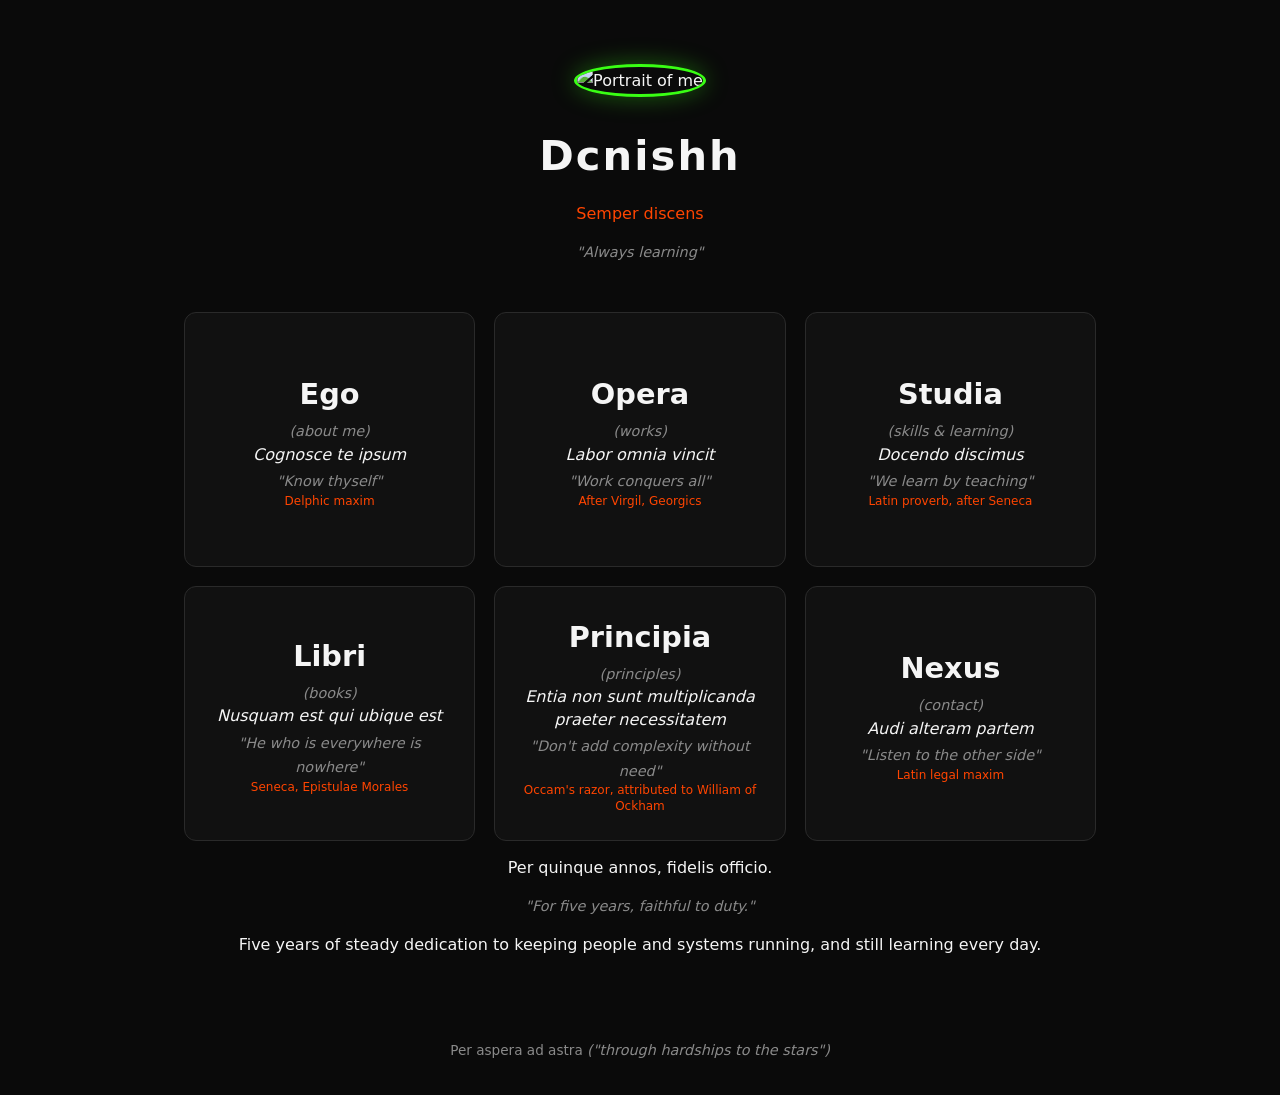
==== index.html @ 38fd2f03 "First version HTML/CSS/Github" ====
<!doctype html>
<!-- // This line tells the browser "this is a modern HTML5 page". -->
<html lang="en">
  <head>
    <!-- // charset lets the browser display all characters correctly. -->
    <meta charset="UTF-8" />
    <!-- // viewport makes the page fit properly on phones. -->
    <meta name="viewport" content="width=device-width, initial-scale=1.0" />
    <!-- // The text shown on the browser tab. "Domus" = home (Latin). -->
    <title>Domus 2</title>
    <!-- // Connects this page to our stylesheet (the design file). -->
    <link rel="stylesheet" href="style.css" />
  </head>

  <body>
    <!-- // main holds everything in the middle of the page. -->
   <main class="wide">
      <!-- // Your profile photo. Put your picture in the "images" folder and name it profile.jpg.
           alt describes the picture for screen readers. -->
      <img class="profile" src="images/profile2.jpeg" alt="Portrait of me" />

      <!-- // Your name. Replace YOUR NAME. -->
      <h1>Dcnishh</h1>

      <!-- // A short Latin tagline with its meaning below it. -->
      <p class="tagline">Semper discens</p>
      <p class="meaning">"Always learning"</p>

      <!-- // The directory (navigation menu). Each link opens another page.
           Ego = I/me, Opera = works, Libri = books, Nexus = connection.
           Opera, Libri and Nexus are planned for later steps. -->
      <!-- // PANELS: each <a> is one clickable box. The whole box is the link. -->
<nav class="panels">

  <a class="panel" href="about.html">
    <h2>Ego</h2>                                   <!-- // title -->
    <p class="meaning">(about me)</p>              <!-- // English meaning of the title -->
    <p class="latin">Cognosce te ipsum</p>         <!-- // Latin description -->
    <p class="meaning">"Know thyself"</p>          <!-- // its translation -->
    <p class="source">Delphic maxim</p>            <!-- // where the idea comes from -->
  </a>

  <a class="panel" href="#">
    <h2>Opera</h2>
    <p class="meaning">(works)</p>
    <p class="latin">Labor omnia vincit</p>
    <p class="meaning">"Work conquers all"</p>
    <p class="source">After Virgil, Georgics</p>
  </a>

  <a class="panel" href="#">
    <h2>Studia</h2>
    <p class="meaning">(skills &amp; learning)</p>
    <p class="latin">Docendo discimus</p>
    <p class="meaning">"We learn by teaching"</p>
    <p class="source">Latin proverb, after Seneca</p>
  </a>

  <a class="panel" href="#">
    <h2>Libri</h2>
    <p class="meaning">(books)</p>
    <p class="latin">Nusquam est qui ubique est</p>
    <p class="meaning">"He who is everywhere is nowhere"</p>
    <p class="source">Seneca, Epistulae Morales</p>
  </a>

  <a class="panel" href="#">
    <h2>Principia</h2>
    <p class="meaning">(principles)</p>
    <p class="latin">Entia non sunt multiplicanda praeter necessitatem</p>
    <p class="meaning">"Don't add complexity without need"</p>
    <p class="source">Occam's razor, attributed to William of Ockham</p>
  </a>

  <a class="panel" href="#">
    <h2>Nexus</h2>
    <p class="meaning">(contact)</p>
    <p class="latin">Audi alteram partem</p>
    <p class="meaning">"Listen to the other side"</p>
    <p class="source">Latin legal maxim</p>
  </a>

</nav>

<!-- // DEDICATION: a quiet closing statement under the panels. -->
<section class="dedication">
  
  <p class="latin">Per quinque annos, fidelis officio.</p>            <!-- // Latin line -->
  <p class="meaning">"For five years, faithful to duty."</p>         <!-- // its translation -->
  <p class="note">
    Five years of steady dedication to keeping people and systems running,
    and still learning every day.
  </p>                                                                <!-- // plain English version -->
</section>
    </main>
    <!-- // Footer at the bottom of the page. -->
    <footer>
      Per aspera ad astra
      <span class="meaning">("through hardships to the stars")</span>
    </footer>
  </body>
</html>
---- style.css ----
/* // COLOUR PALETTE: we store colours once as "variables", then reuse them everywhere.
      To change a colour for the whole site, edit it here only. */
:root {
  --black: #0a0a0a;      /* // page background */
  --white: #f5f5f5;      /* // main text */
  --grey: #8a8a8a;       /* // quiet secondary text */
  --green: #39ff14;      /* // neon green accent */
  --orange: #ff4500;     /* // red-orange accent */
}

/* // RESET: removes the browser's default spacing so we start from a clean slate. */
* { margin: 0; padding: 0; box-sizing: border-box; }

/* // BODY: sets the background, text colour and font for the entire page.
      min-height + flex keeps the content centred and the footer at the bottom. */
body {
  background: var(--black);
  color: var(--white);
  font-family: "Segoe UI", system-ui, sans-serif;
  line-height: 1.7;
  min-height: 100vh;
  display: flex;
  flex-direction: column;
  align-items: center;
}

/* // MAIN: the content area. max-width stops text stretching too wide on big screens. */
main {
  width: 100%;
  max-width: 720px;
    padding: 4rem 1.5rem 1rem;    /* // top, left/right, bottom */
  text-align: center;
  flex: 1;
}

/* // PROFILE PICTURE: a circle (border-radius 50%) with a neon green ring. */
.profile {
  width: 180px;      /* // change this number to make the circle wider */
  height: 180px;     /* // change this to the SAME number, so it stays a circle */
  border-radius: 50%;
  object-fit: cover;               /* // crops your photo neatly to fit the circle */
    object-position: 70% 70%;   /* // first number = left/right, second number = up/down */
  border: 3px solid var(--green);
  box-shadow: 0 0 25px rgba(57, 255, 20, 0.35);   /* // soft neon glow */
  margin-bottom: 1.5rem;
}

/* // HEADINGS */
h1 { font-size: 2.6rem; letter-spacing: 0.05em; }
h2 { font-size: 1.4rem; color: var(--green); margin: 2.5rem 0 0.5rem; }

/* // MEANING: small grey text for the English translation of Latin words. */
.meaning { color: var(--grey); font-style: italic; font-size: 0.9rem; }
.tagline { color: var(--orange); margin-top: 0.5rem; }

/* // NAVIGATION MENU: links laid out in a row, wrapping on small phone screens. */
nav {
  display: flex;
  justify-content: center;
  flex-wrap: wrap;
  gap: 1rem 2rem;
  margin-top: 2.5rem;
}
nav a {
  color: var(--white);
  text-decoration: none;
  padding-bottom: 4px;
  border-bottom: 2px solid transparent;
  transition: 0.25s;                /* // makes the hover change smooth */
}
/* // HOVER: green underline when the mouse is over a link. */
nav a:hover { color: var(--green); border-bottom-color: var(--green); }
/* // ACTIVE: the page you are currently on gets the orange underline. */
nav a.active { border-bottom-color: var(--orange); }

/* // ABOUT PAGE TEXT */
p { margin-top: 0.8rem; }
.about-text { text-align: left; }

/* // FOOTER */
footer { color: var(--grey); font-size: 0.85rem; padding: 4rem 0 2rem; }

/* // WIDE: lets the landing page grow wider so three panels fit side by side. */
main.wide { max-width: 960px; }

/* // GRID: the layout engine. repeat(3, 1fr) = three equal columns.
      grid-auto-rows: 1fr = every row has the same height, so all panels are equal size. */
nav.panels {
  display: grid;
  grid-template-columns: repeat(3, 1fr);
  grid-auto-rows: 1fr;
  gap: 1.2rem;                      /* // space between panels */
  margin-top: 3rem;
}

/* // PANEL: one box. flex column stacks the text and centres it. */
.panels .panel {
  display: flex;
  flex-direction: column;
  align-items: center;
  justify-content: center;
  padding: 1.6rem 1.2rem;
  background: #111;                 /* // slightly lighter than the page so the box shows */
  border: 1px solid #2a2a2a;
  border-radius: 12px;
  text-decoration: none;
  color: var(--white);
  transition: 0.25s;
}

/* // HOVER: neon green border, soft glow, and the panel lifts up a little. */
.panels .panel:hover {
  border-color: var(--green);
  box-shadow: 0 0 20px rgba(57, 255, 20, 0.25);
  transform: translateY(-4px);
}

/* // PANEL TITLE: large heading. Turns green on hover. */
.panels .panel h2 {
  font-size: 1.8rem;
  color: var(--white);
  margin: 0;
  transition: 0.25s;
}
.panels .panel:hover h2 { color: var(--green); }

/* // LATIN TEXT: italic, a little larger, with space above and below. */
.panels .latin {
  font-style: italic;
  font-size: 1rem;
  margin: 1rem 0 0.2rem;
  line-height: 1.4;
}

/* // SOURCE: tiny orange line naming the book or thinker. */
.panels .source {
  color: var(--orange);
  font-size: 0.75rem;
  margin-top: 0.8rem;
  line-height: 1.3;
}

/* // Removes the extra top gap that paragraphs normally have inside panels. */
.panels .panel p { margin-top: 0; }

/* // RESPONSIVE: fewer columns on smaller screens so nothing gets squashed.
      Tablet = 2 columns, phone = 1 column. */
@media (max-width: 800px) { nav.panels { grid-template-columns: repeat(2, 1fr); } }
@media (max-width: 520px) { nav.panels { grid-template-columns: 1fr; } }
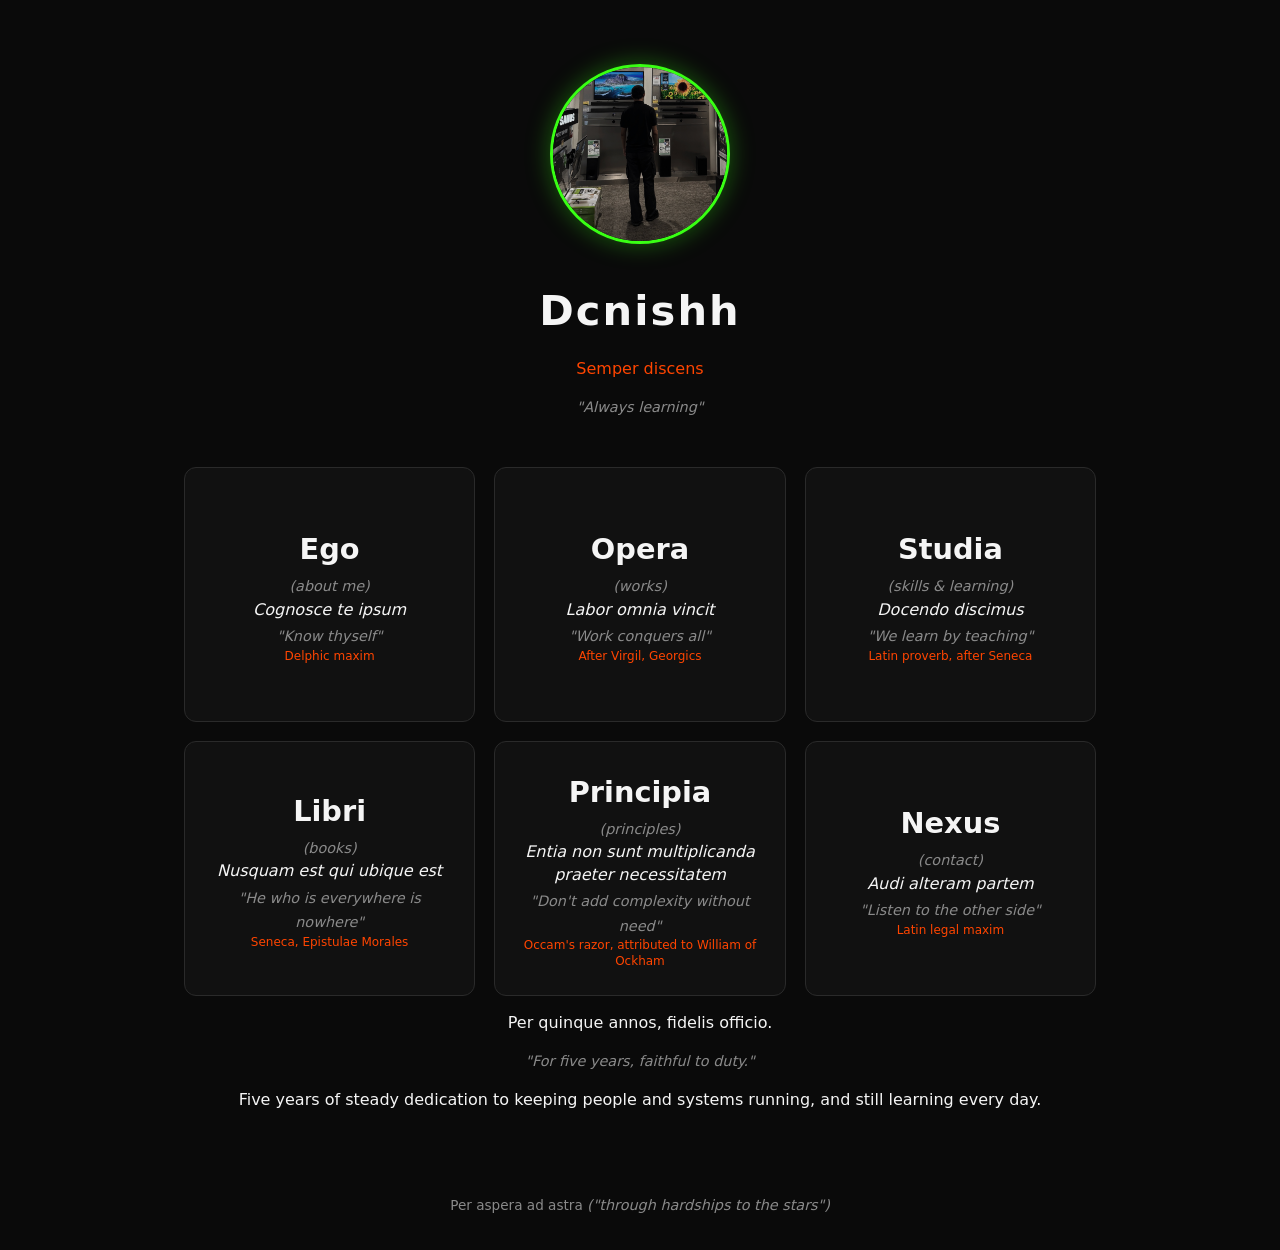
==== commit 49bfa234: "Fix image path" ====
--- a/index.html
+++ b/index.html
@@ -17,7 +17,7 @@
    <main class="wide">
       <!-- // Your profile photo. Put your picture in the "images" folder and name it profile.jpg.
            alt describes the picture for screen readers. -->
-      <img class="profile" src="images/profile2.jpeg" alt="Portrait of me" />
+      <img class="profile" src="Images/me.jpg" alt="Portrait of me" />
 
       <!-- // Your name. Replace YOUR NAME. -->
       <h1>Dcnishh</h1>
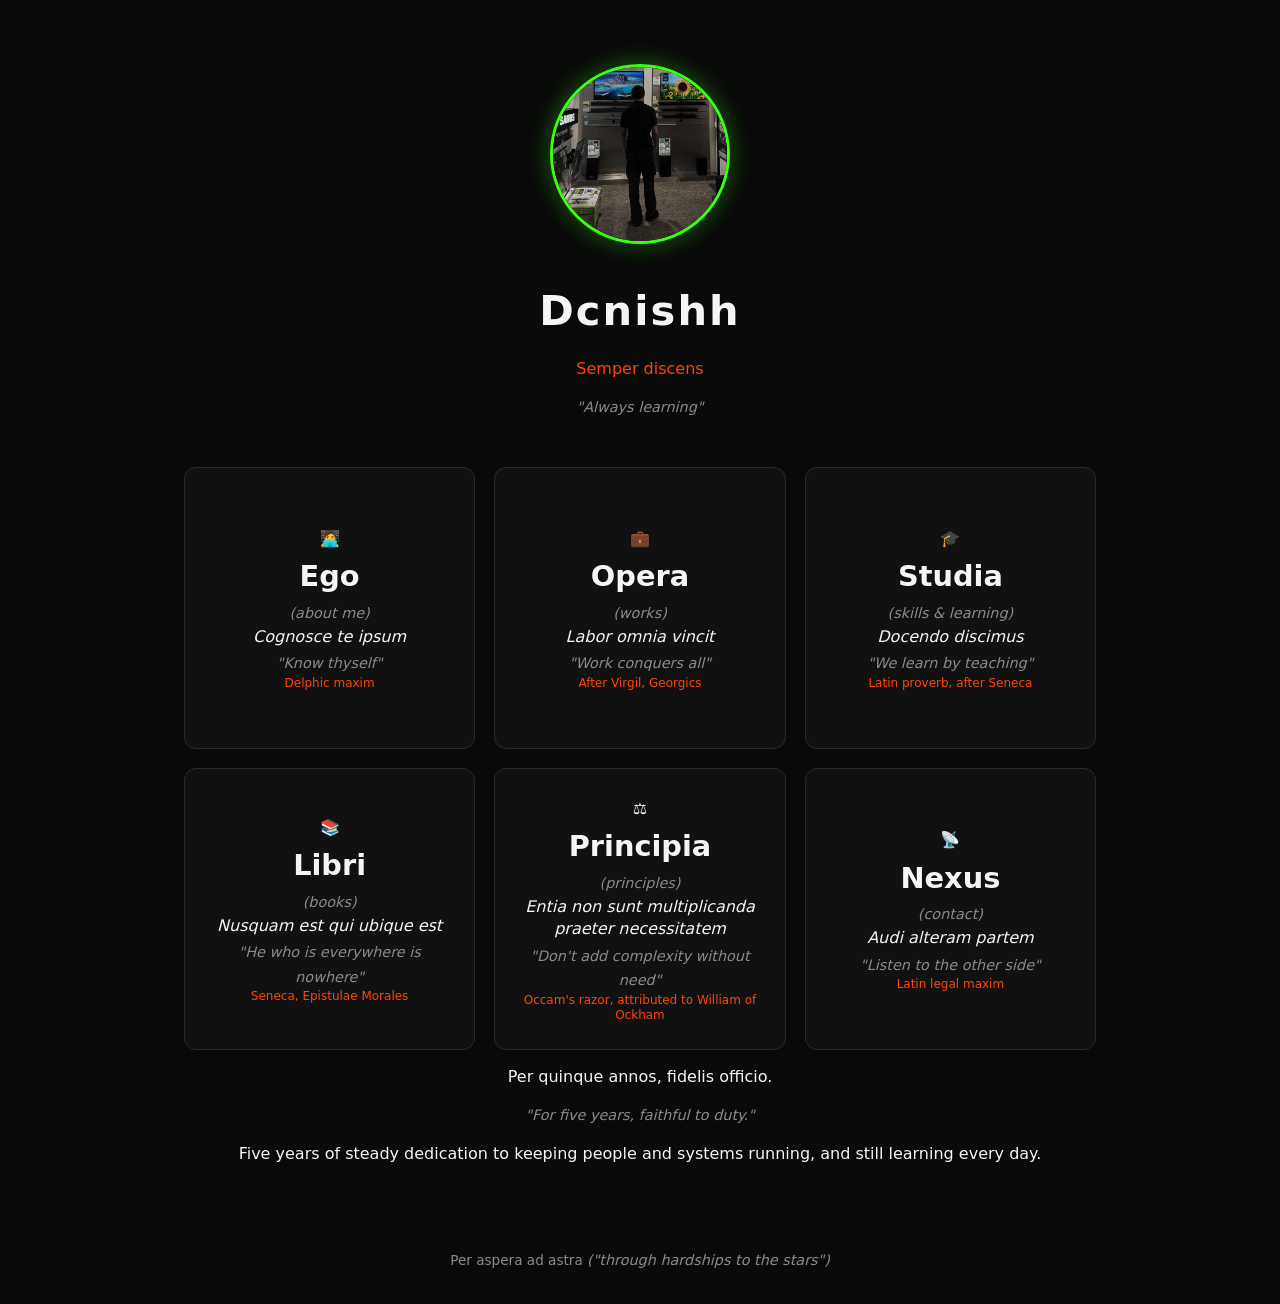
==== commit 1d814ec9: "Adding emoji Adding emoji on six directory panels. On index html at all nav panels." ====
--- a/index.html
+++ b/index.html
@@ -33,7 +33,8 @@
 <nav class="panels">
 
   <a class="panel" href="about.html">
-    <h2>Ego</h2>                                   <!-- // title -->
+  <span class="icon">&#x1F9D1;&#x200D;&#x1F4BB;</span>   <!-- // the emoji, shown above the title -->
+    <h2>  Ego</h2>                                   <!-- // title -->
     <p class="meaning">(about me)</p>              <!-- // English meaning of the title -->
     <p class="latin">Cognosce te ipsum</p>         <!-- // Latin description -->
     <p class="meaning">"Know thyself"</p>          <!-- // its translation -->
@@ -41,6 +42,7 @@
   </a>
 
   <a class="panel" href="#">
+    <span class="icon">&#x1F4BC;</span>    <!-- // the emoji, shown above the title -->
     <h2>Opera</h2>
     <p class="meaning">(works)</p>
     <p class="latin">Labor omnia vincit</p>
@@ -49,6 +51,7 @@
   </a>
 
   <a class="panel" href="#">
+    <span class="icon">&#x1F393;</span>
     <h2>Studia</h2>
     <p class="meaning">(skills &amp; learning)</p>
     <p class="latin">Docendo discimus</p>
@@ -57,6 +60,7 @@
   </a>
 
   <a class="panel" href="#">
+    <span class="icon">&#x1F4DA;</span>
     <h2>Libri</h2>
     <p class="meaning">(books)</p>
     <p class="latin">Nusquam est qui ubique est</p>
@@ -65,6 +69,7 @@
   </a>
 
   <a class="panel" href="#">
+    <span class="icon">&#x2696;&#xFE0F;</span>
     <h2>Principia</h2>
     <p class="meaning">(principles)</p>
     <p class="latin">Entia non sunt multiplicanda praeter necessitatem</p>
@@ -73,6 +78,7 @@
   </a>
 
   <a class="panel" href="#">
+    <span class="icon">&#x1F4E1;</span>
     <h2>Nexus</h2>
     <p class="meaning">(contact)</p>
     <p class="latin">Audi alteram partem</p>
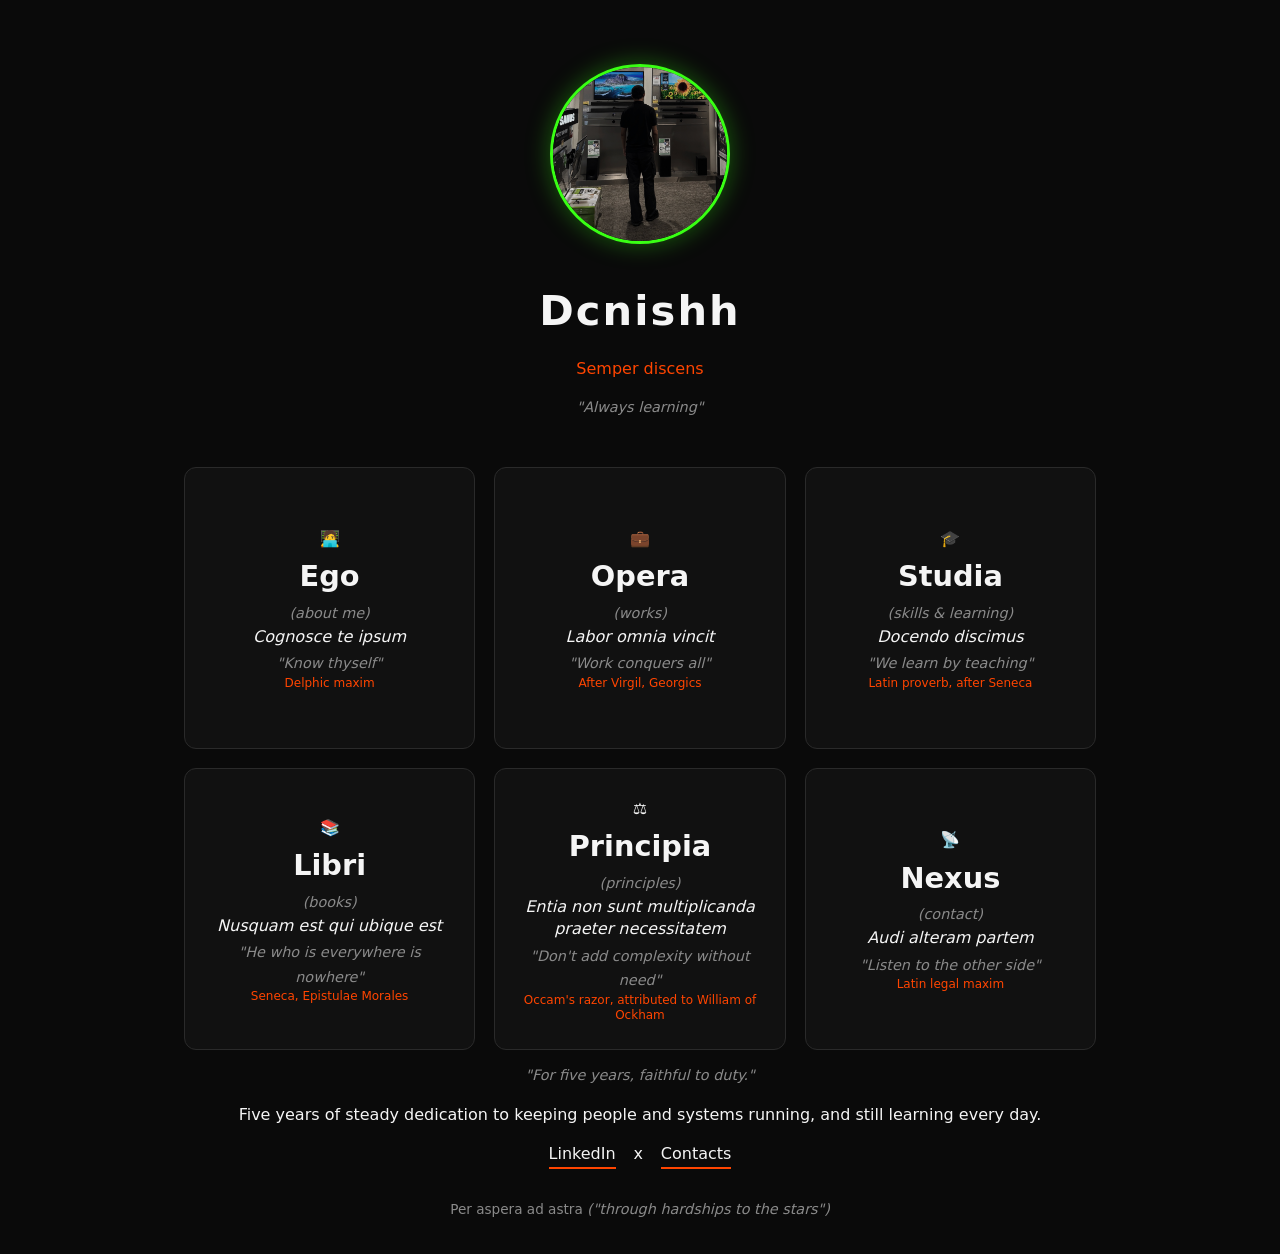
==== commit 485ac0f7: "Add LinkedIn and Contacts links, tighten footer - Add LinkedIn x Contacts hyperlinks under the dedic" ====
--- a/index.html
+++ b/index.html
@@ -91,13 +91,22 @@
 <!-- // DEDICATION: a quiet closing statement under the panels. -->
 <section class="dedication">
   
-  <p class="latin">Per quinque annos, fidelis officio.</p>            <!-- // Latin line -->
+  
   <p class="meaning">"For five years, faithful to duty."</p>         <!-- // its translation -->
   <p class="note">
     Five years of steady dedication to keeping people and systems running,
     and still learning every day.
   </p>                                                                <!-- // plain English version -->
 </section>
+</section>
+
+<!-- // SOCIAL LINKS: LinkedIn and Contacts, separated by an "x". -->
+<p class="links">
+  <a href="https://www.linkedin.com/in/YOUR-PROFILE" target="_blank" rel="noopener noreferrer">LinkedIn</a>
+  <span class="sep">x</span>
+  <a href="mailto:you@example.com">Contacts</a>
+</p>
+</main>
     </main>
     <!-- // Footer at the bottom of the page. -->
     <footer>
--- a/style.css
+++ b/style.css
@@ -78,7 +78,7 @@
 .about-text { text-align: left; }
 
 /* // FOOTER */
-footer { color: var(--grey); font-size: 0.85rem; padding: 4rem 0 2rem; }
+footer { color: var(--grey); font-size: 0.85rem; padding: 0.85rem 0 2rem; }
 
 /* // WIDE: lets the landing page grow wider so three panels fit side by side. */
 main.wide { max-width: 960px; }
@@ -142,8 +142,44 @@
 
 /* // Removes the extra top gap that paragraphs normally have inside panels. */
 .panels .panel p { margin-top: 0; }
+/* // ABOUT PANELS: same grid as the landing page, but on a <section>. */
+section.panels {
+  display: grid;
+  grid-template-columns: repeat(3, 1fr);
+  grid-auto-rows: 1fr;
+  gap: 1.2rem;
+  margin-top: 2rem;
+}
+
+section.panels {
+  display: grid;
+  grid-template-columns: repeat(auto-fit, minmax(240px, 1fr));
+  gap: 1.2rem;
+  margin-top: 2rem;
+}
 
 /* // RESPONSIVE: fewer columns on smaller screens so nothing gets squashed.
       Tablet = 2 columns, phone = 1 column. */
 @media (max-width: 800px) { nav.panels { grid-template-columns: repeat(2, 1fr); } }
 @media (max-width: 520px) { nav.panels { grid-template-columns: 1fr; } }
+
+//LINKS: LinkedIn and Contacts, separated by an "x".
+.links {
+  margin-top: 2rem;
+  font-weight: 700;              /* // bold */
+}
+.links a {
+  color: var(--white);
+  text-decoration: none;
+  padding-bottom: 4px;
+  border-bottom: 2px solid var(--orange);
+  transition: 0.25s;
+}
+.links a:hover {
+  color: var(--green);
+  border-bottom-color: var(--green);
+}
+.links .sep {
+  color: var(--white);           /* // was grey, now white */
+  margin: 0 0.8rem;
+}
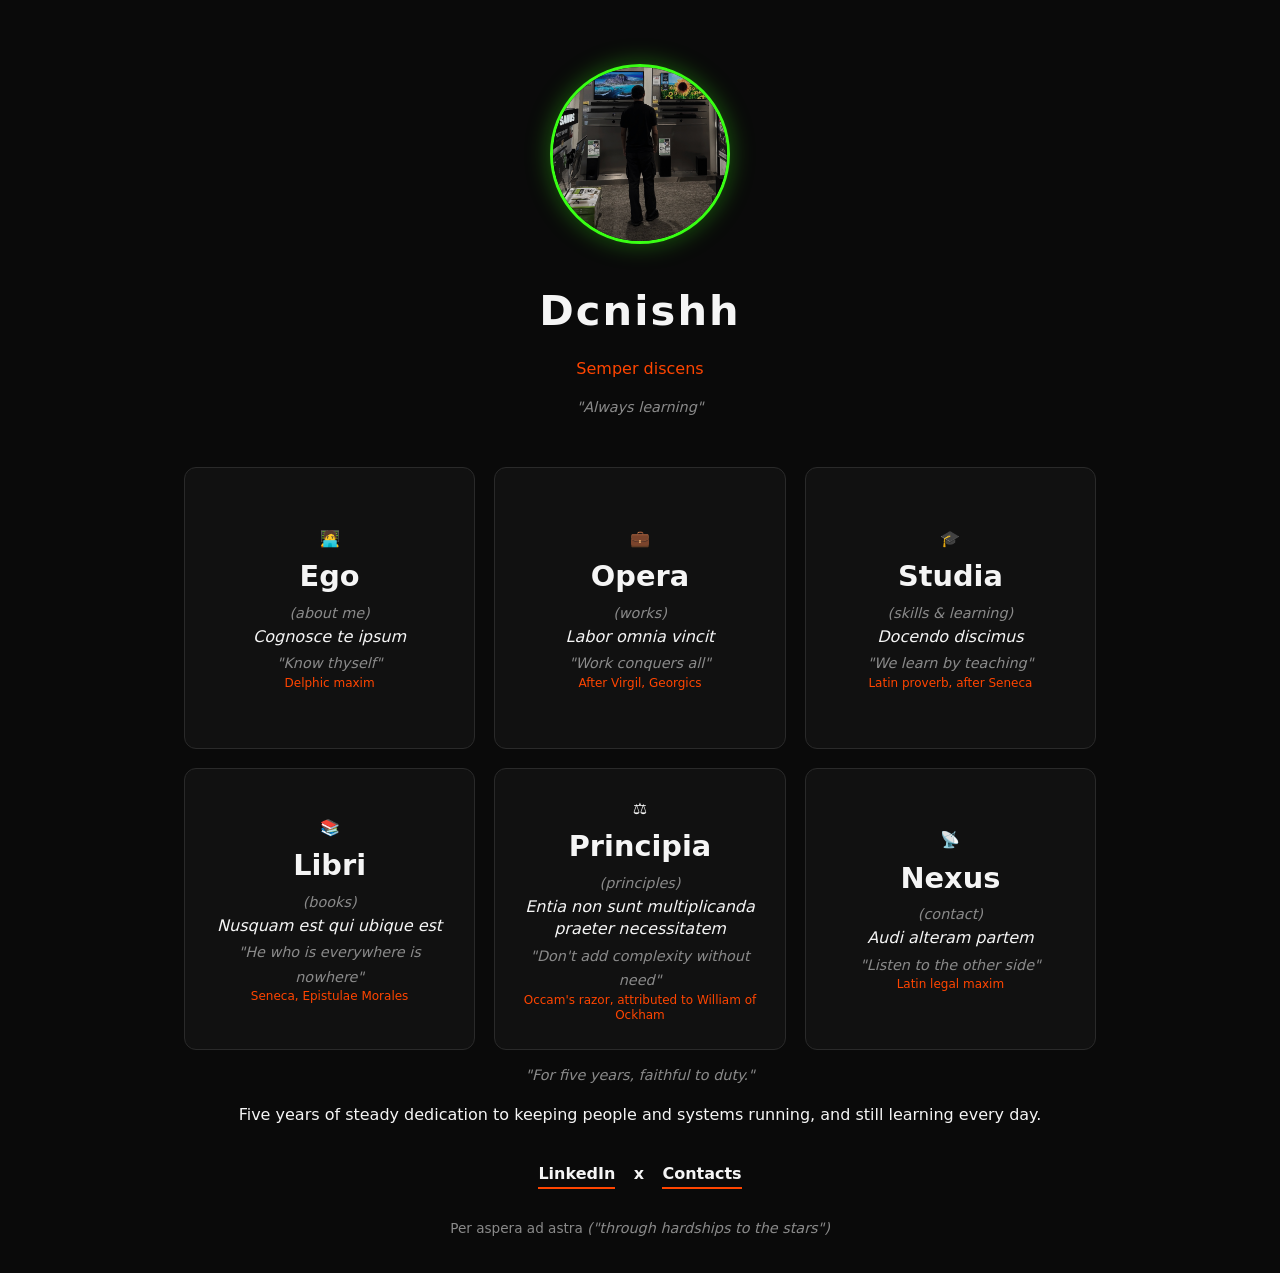
==== commit 019b0dcc: "add opera.html opera-2024.html style.css index.html about.html "Add Opera page with 2024-Current exp" ====
--- a/index.html
+++ b/index.html
@@ -41,7 +41,7 @@
     <p class="source">Delphic maxim</p>            <!-- // where the idea comes from -->
   </a>
 
-  <a class="panel" href="#">
+  <a class="panel" href="opera.html">
     <span class="icon">&#x1F4BC;</span>    <!-- // the emoji, shown above the title -->
     <h2>Opera</h2>
     <p class="meaning">(works)</p>
@@ -98,7 +98,6 @@
     and still learning every day.
   </p>                                                                <!-- // plain English version -->
 </section>
-</section>
 
 <!-- // SOCIAL LINKS: LinkedIn and Contacts, separated by an "x". -->
 <p class="links">
@@ -107,7 +106,6 @@
   <a href="mailto:you@example.com">Contacts</a>
 </p>
 </main>
-    </main>
     <!-- // Footer at the bottom of the page. -->
     <footer>
       Per aspera ad astra
--- a/style.css
+++ b/style.css
@@ -163,7 +163,7 @@
 @media (max-width: 800px) { nav.panels { grid-template-columns: repeat(2, 1fr); } }
 @media (max-width: 520px) { nav.panels { grid-template-columns: 1fr; } }
 
-//LINKS: LinkedIn and Contacts, separated by an "x".
+/* // LINKS: LinkedIn and Contacts, separated by an "x". */
 .links {
   margin-top: 2rem;
   font-weight: 700;              /* // bold */
@@ -182,4 +182,68 @@
 .links .sep {
   color: var(--white);           /* // was grey, now white */
   margin: 0 0.8rem;
-}+}
+
+
+/* ============================================================
+   OPERA PAGES (opera.html and opera-2024.html)
+   ============================================================ */
+
+/* // TIMELINE PANELS: two columns on the Opera page, so four panels sit as a 2 x 2 grid.
+      The extra class name makes this rule win over the generic section.panels rules above. */
+section.panels.opera-panels {
+  grid-template-columns: repeat(2, 1fr);
+  grid-auto-rows: 1fr;
+  margin-top: 3rem;
+}
+.opera-panels .icon { font-size: 2rem; margin-bottom: 0.4rem; }
+
+/* // LOCKED PANEL: a period that is "to be completed". Dimmed, and it does not react to hover. */
+.panels .panel.locked { opacity: 0.45; cursor: default; }
+.panels .panel.locked:hover {
+  border-color: #2a2a2a;
+  box-shadow: none;
+  transform: none;
+}
+.panels .panel.locked:hover h2 { color: var(--white); }
+
+/* // DETAIL PAGE: Latin triad under the role title. */
+.latin-line { font-style: italic; margin-top: 1.2rem; letter-spacing: 0.05em; }
+
+/* // INTRO: short profile text, left-aligned for easy reading. */
+.intro { max-width: 640px; margin: 2.5rem auto 0; text-align: left; }
+
+/* // SECTION TITLE: green heading that introduces each block (Quid facio, Projecta, Artes). */
+h2.section-title { margin: 3.5rem 0 0; }
+
+/* // COMPACT PANELS: smaller text so 6 panels fit neatly. Three columns, then fewer on smaller screens. */
+section.panels.compact {
+  grid-template-columns: repeat(3, 1fr);
+  grid-auto-rows: 1fr;
+  margin-top: 1.5rem;
+}
+.panels.compact .panel h2 { font-size: 1.15rem; line-height: 1.3; }
+.panels.compact .body-text { font-size: 0.9rem; margin-top: 0.8rem; color: var(--white); }
+.panels.compact .panel:hover { transform: none; }  /* // not clickable, so no lift */
+
+/* // COMPETENCIES: label on the left, details on the right. */
+.competencies { max-width: 720px; margin: 1.5rem auto 0; text-align: left; }
+.competencies .row {
+  display: flex;
+  flex-wrap: wrap;
+  gap: 0.2rem 1.5rem;
+  padding: 0.8rem 0;
+  border-bottom: 1px solid #2a2a2a;
+}
+.competencies .label { color: var(--green); font-weight: 700; flex: 0 0 210px; }
+
+/* // RESPONSIVE for the Opera pages. */
+@media (max-width: 800px) {
+  section.panels.compact { grid-template-columns: repeat(2, 1fr); }
+}
+@media (max-width: 520px) {
+  section.panels.opera-panels,
+  section.panels.compact { grid-template-columns: 1fr; }
+  .competencies .label { flex-basis: 100%; }
+}
+.panels.compact .source { margin-top: 1rem; }
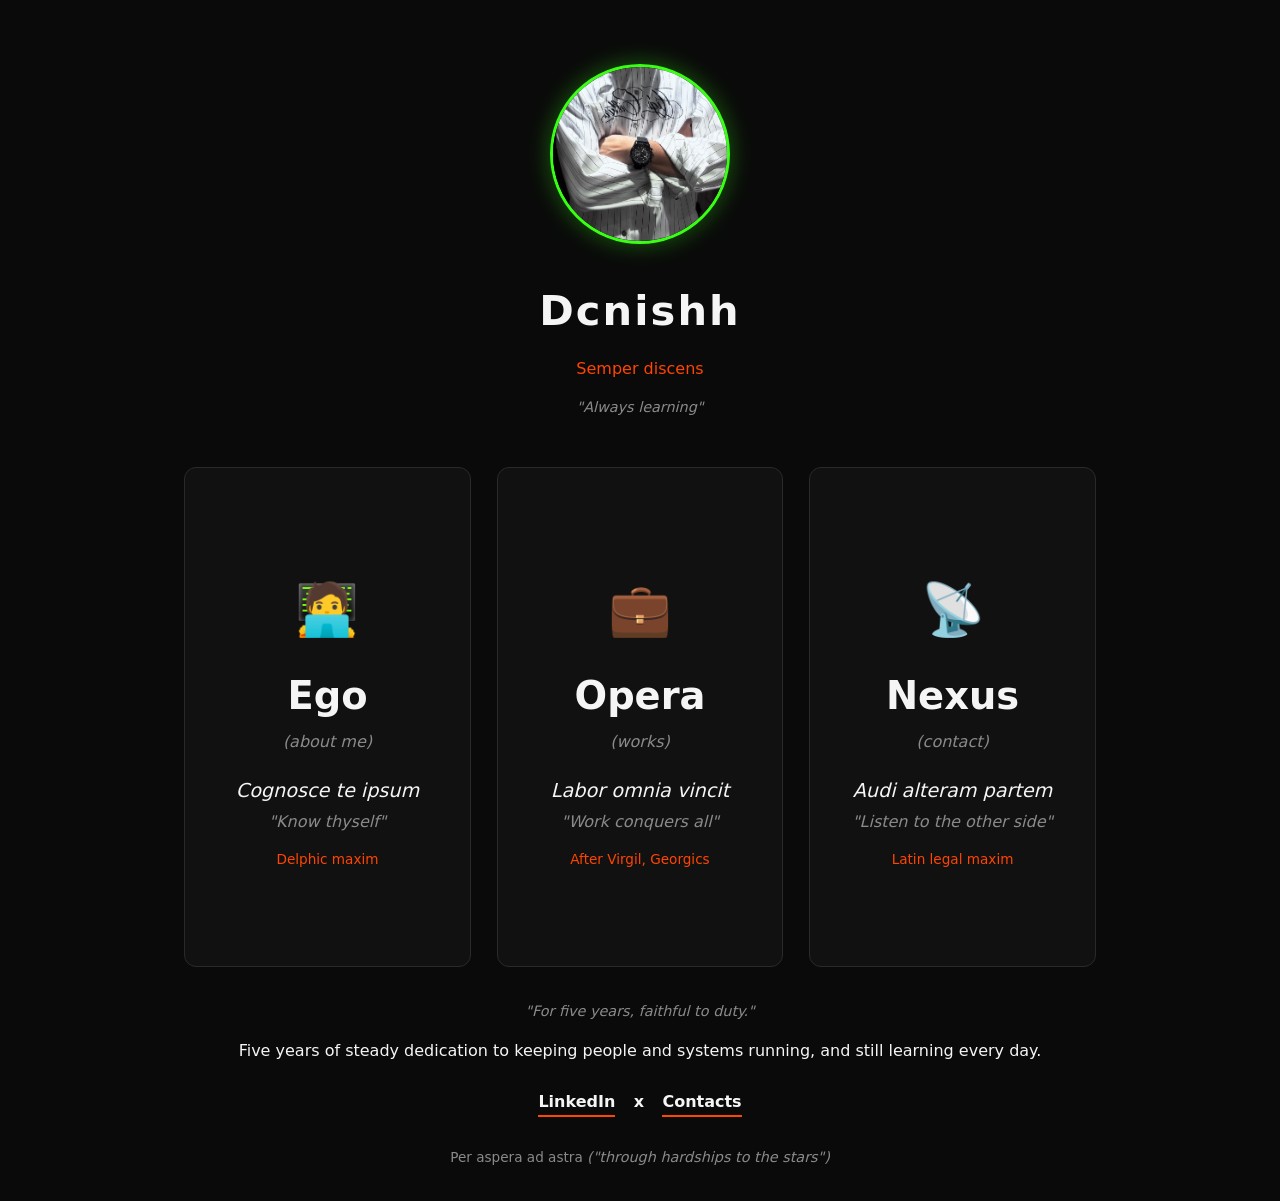
==== commit b3d3a2e2: "Simplify home page to three large panels, update menu and photo Home page (index.html, style.css) - " ====
--- a/index.html
+++ b/index.html
@@ -17,7 +17,7 @@
    <main class="wide">
       <!-- // Your profile photo. Put your picture in the "images" folder and name it profile.jpg.
            alt describes the picture for screen readers. -->
-      <img class="profile" src="Images/me.jpg" alt="Portrait of me" />
+      <img class="profile" src="Images/me2.jpeg" alt="Portrait of me" />
 
       <!-- // Your name. Replace YOUR NAME. -->
       <h1>Dcnishh</h1>
@@ -27,10 +27,10 @@
       <p class="meaning">"Always learning"</p>
 
       <!-- // The directory (navigation menu). Each link opens another page.
-           Ego = I/me, Opera = works, Libri = books, Nexus = connection.
-           Opera, Libri and Nexus are planned for later steps. -->
+           Ego = I/me, Opera = works, Nexus = connection.
+           Nexus is planned for a later step. -->
       <!-- // PANELS: each <a> is one clickable box. The whole box is the link. -->
-<nav class="panels">
+<nav class="panels large">
 
   <a class="panel" href="about.html">
   <span class="icon">&#x1F9D1;&#x200D;&#x1F4BB;</span>   <!-- // the emoji, shown above the title -->
@@ -50,32 +50,8 @@
     <p class="source">After Virgil, Georgics</p>
   </a>
 
-  <a class="panel" href="#">
-    <span class="icon">&#x1F393;</span>
-    <h2>Studia</h2>
-    <p class="meaning">(skills &amp; learning)</p>
-    <p class="latin">Docendo discimus</p>
-    <p class="meaning">"We learn by teaching"</p>
-    <p class="source">Latin proverb, after Seneca</p>
-  </a>
 
-  <a class="panel" href="#">
-    <span class="icon">&#x1F4DA;</span>
-    <h2>Libri</h2>
-    <p class="meaning">(books)</p>
-    <p class="latin">Nusquam est qui ubique est</p>
-    <p class="meaning">"He who is everywhere is nowhere"</p>
-    <p class="source">Seneca, Epistulae Morales</p>
-  </a>
 
-  <a class="panel" href="#">
-    <span class="icon">&#x2696;&#xFE0F;</span>
-    <h2>Principia</h2>
-    <p class="meaning">(principles)</p>
-    <p class="latin">Entia non sunt multiplicanda praeter necessitatem</p>
-    <p class="meaning">"Don't add complexity without need"</p>
-    <p class="source">Occam's razor, attributed to William of Ockham</p>
-  </a>
 
   <a class="panel" href="#">
     <span class="icon">&#x1F4E1;</span>
--- a/style.css
+++ b/style.css
@@ -39,7 +39,7 @@
   height: 180px;     /* // change this to the SAME number, so it stays a circle */
   border-radius: 50%;
   object-fit: cover;               /* // crops your photo neatly to fit the circle */
-    object-position: 70% 70%;   /* // first number = left/right, second number = up/down */
+    object-position: 50% 45%;   /* // first number = left/right, second number = up/down */
   border: 3px solid var(--green);
   box-shadow: 0 0 25px rgba(57, 255, 20, 0.35);   /* // soft neon glow */
   margin-bottom: 1.5rem;
@@ -144,6 +144,7 @@
 .panels .panel p { margin-top: 0; }
 /* // ABOUT PANELS: same grid as the landing page, but on a <section>. */
 section.panels {
+  
   display: grid;
   grid-template-columns: repeat(3, 1fr);
   grid-auto-rows: 1fr;
@@ -247,3 +248,57 @@
   .competencies .label { flex-basis: 100%; }
 }
 .panels.compact .source { margin-top: 1rem; }
+
+/* ============================================================
+   HOME PAGE: BIGGER PANELS (nav.panels.large in index.html)
+   Change the numbers below to make the panels bigger or smaller.
+   ============================================================ */
+nav.panels.large {
+  gap: 1.6rem;                      /* // space between panels */
+  margin-top: 3rem;
+}
+.panels.large .panel {
+  min-height: 500px;                /* // panel height: raise to make taller */
+  padding: 2.5rem 1.6rem;           /* // inner space: top/bottom, left/right */
+}
+.panels.large .icon { font-size: 3.2rem; margin-bottom: 0.6rem; }
+.panels.large .panel h2 { font-size: 2.4rem; }
+.panels.large .meaning { font-size: 1rem; }
+.panels.large .latin { font-size: 1.2rem; margin-top: 1.4rem; }
+.panels.large .source { font-size: 0.85rem; margin-top: 1rem; }
+
+/* // DEDICATION + LINKS: sit closer to the panels and the footer. */
+.dedication { margin-top: 2rem; }
+.dedication + .links { margin-top: 1.5rem; }
+
+/* // PHONE: bigger panels are tall, so keep them a bit shorter on small screens. */
+@media (max-width: 520px) {
+  .panels.large .panel { min-height: 300px; padding: 2rem 1.2rem; }
+}
+
+/* ============================================================
+   OPERA PAGE: PANEL HEIGHT (opera.html only)
+   Home page panels are 500px tall. Opera panels are kept shorter
+   so the four panels sit close to the footer.
+   Change the numbers below to make them taller or shorter.
+   ============================================================ */
+section.panels.opera-panels {
+  gap: 1.2rem;                      /* // space between panels */
+  margin-top: 2.5rem;               /* // space between the heading and the panels */
+}
+section.panels.opera-panels .panel {
+  min-height: 200px;                /* // panel height: raise to make taller (home page = 500px) */
+  padding: 1.6rem 1.2rem;           /* // inner space: top/bottom, left/right */
+}
+/* // On tall screens the footer sits at the bottom of the window. To avoid a big empty gap,
+      the panels stretch downwards to fill the free space, so they always end next to the footer. */
+main.wide:has(.opera-panels) {
+  display: flex;
+  flex-direction: column;
+  padding-bottom: 0.5rem;
+}
+section.panels.opera-panels { flex: 1; }
+
+@media (max-width: 520px) {
+  section.panels.opera-panels .panel { min-height: 150px; }
+}
